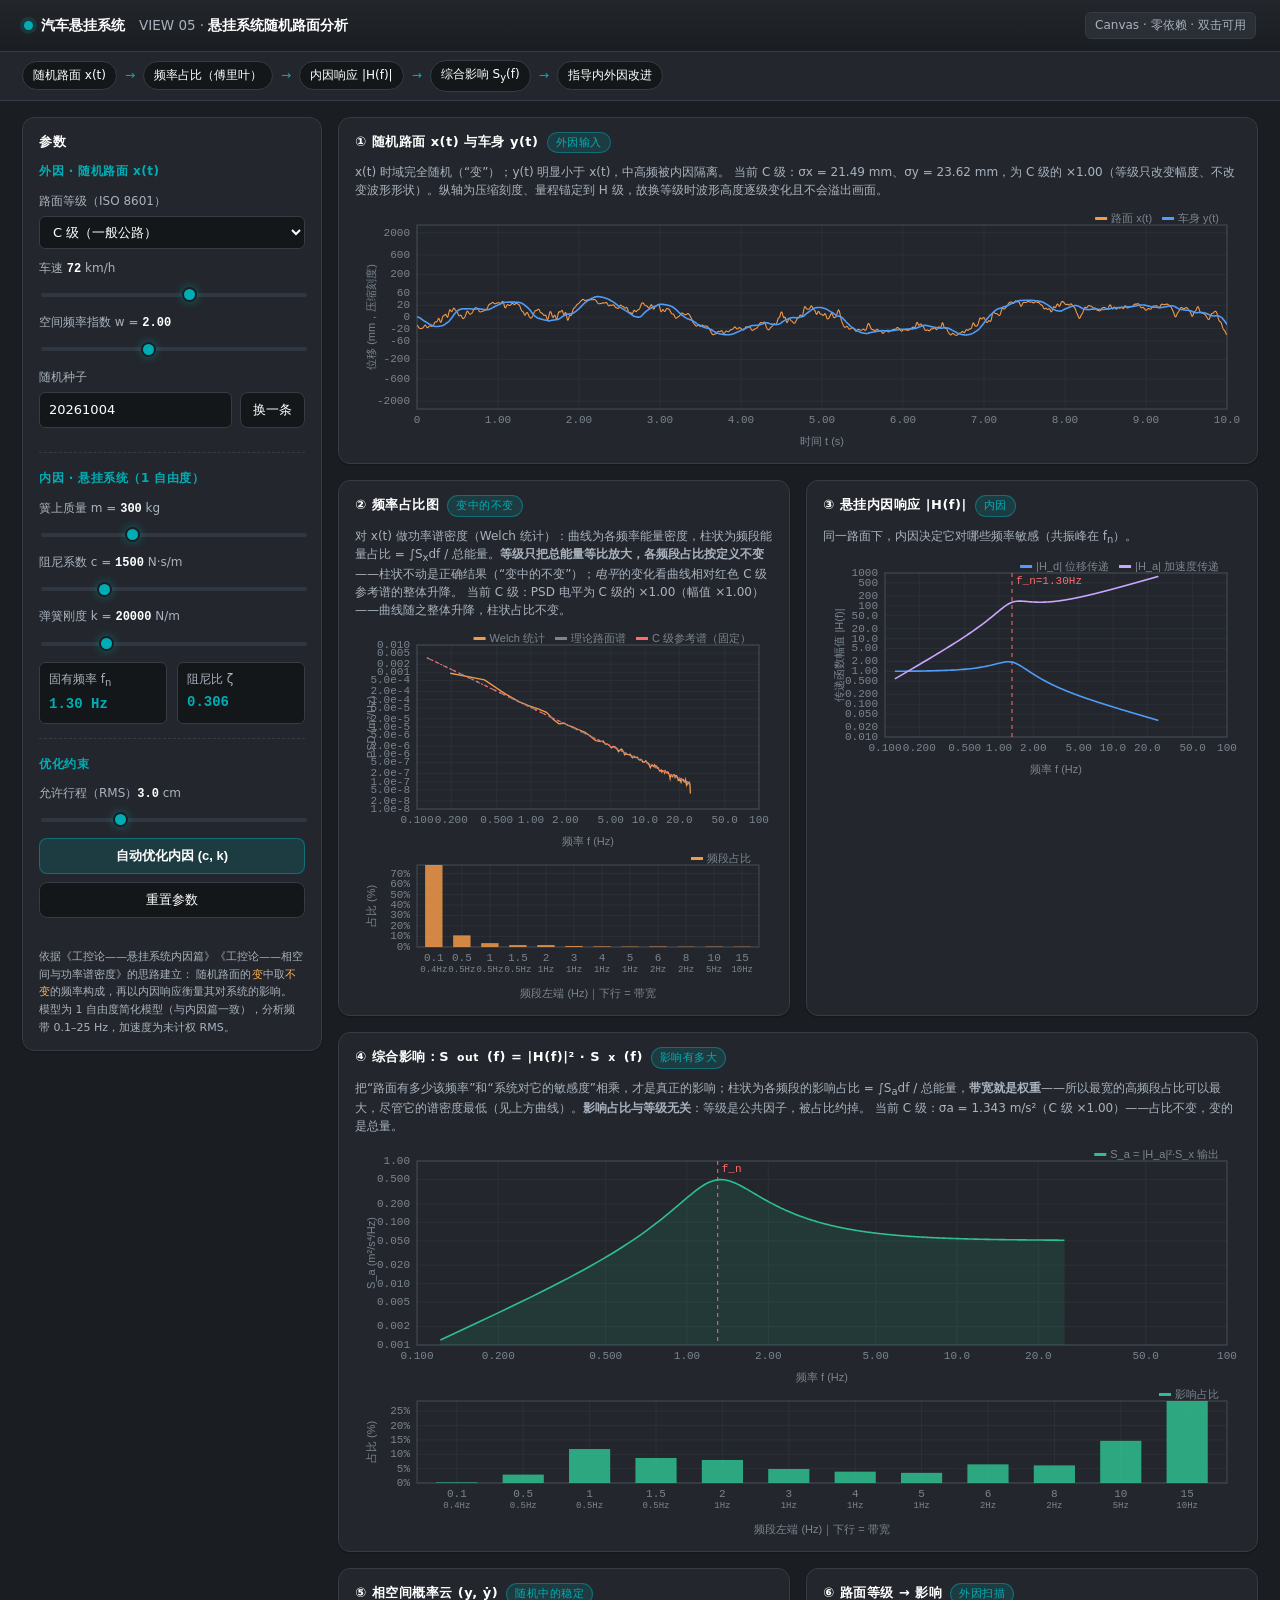
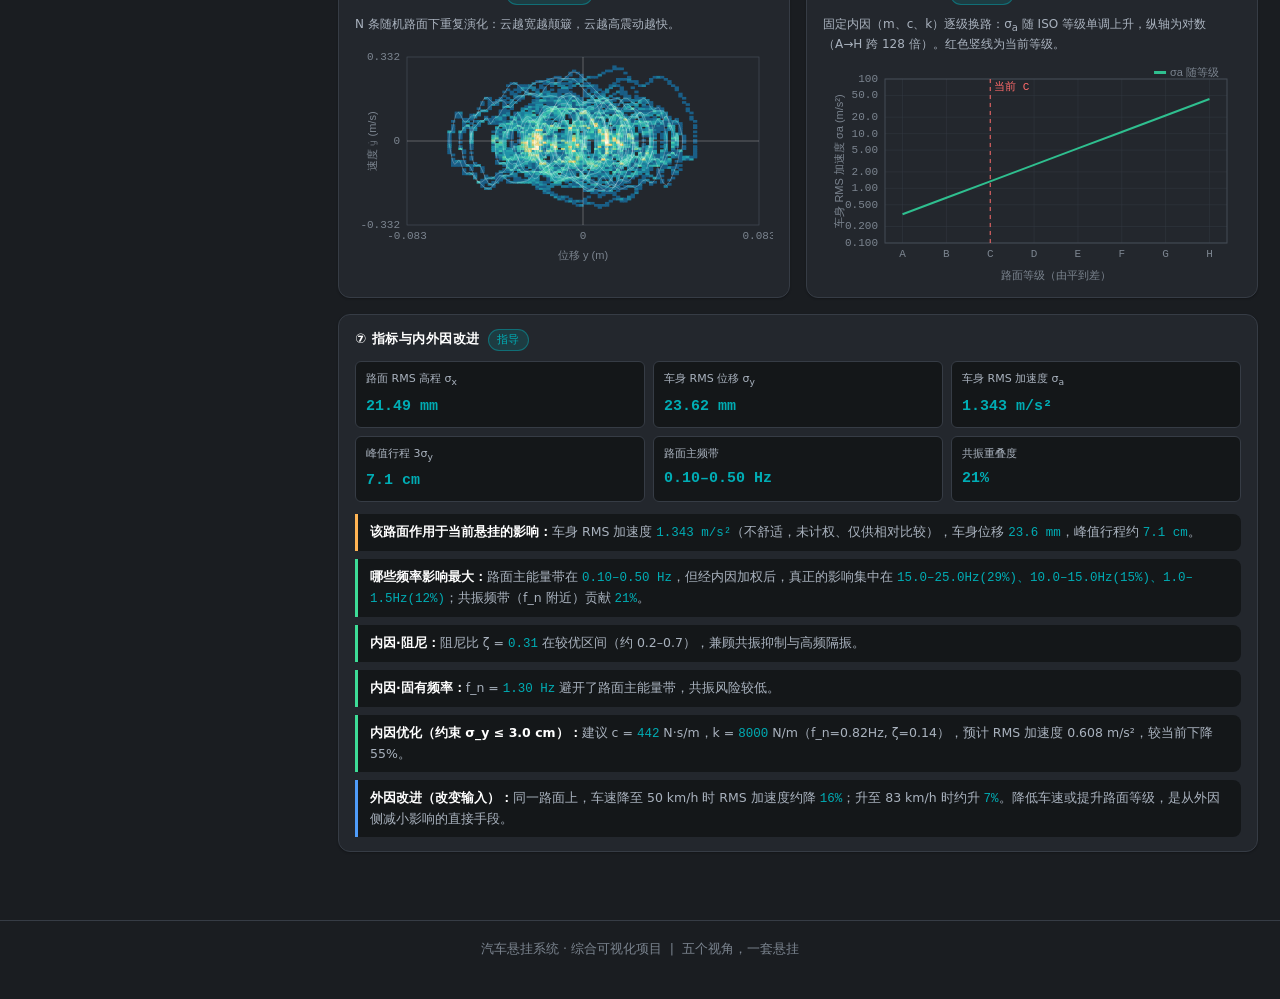
==== modules/random-road-analysis/index.html @ 21f5af75 "并入悬挂系统随机路面分析（VIEW 05），并统一五个模块的风格 - 新增 modules/random-road-analysis/：既有随机路面分析项目归位为多文件模块   （index.html" ====
<!DOCTYPE html>
<html lang="zh-CN">
<head>
<meta charset="utf-8" />
<meta name="viewport" content="width=device-width, initial-scale=1" />
<title>悬挂系统随机路面分析 · 互动可视化 · 汽车悬挂系统可视化项目</title>
<link rel="stylesheet" href="../../assets/theme.css" />
<link rel="stylesheet" href="styles.css" />
</head>
<body>
<div class="app">

  <header class="sitebar topbar">
    <a class="brand" href="../../index.html" title="回到导航页">汽车悬挂系统</a>
    <span class="crumb">VIEW 05 · <b>悬挂系统随机路面分析</b></span>
    <span class="spacer"></span>
    <span class="tag tag--ghost">Canvas · 零依赖 · 双击可用</span>
  </header>

  <div class="chainbar">
    <div class="chain">
      <span class="step">随机路面 x(t)</span>
      <i>→</i>
      <span class="step">频率占比（傅里叶）</span>
      <i>→</i>
      <span class="step">内因响应 |H(f)|</span>
      <i>→</i>
      <span class="step">综合影响 S<sub>y</sub>(f)</span>
      <i>→</i>
      <span class="step">指导内外因改进</span>
    </div>
  </div>

  <div class="body">

    <aside class="panel controls">
      <h2 class="panel-title">参数</h2>

      <div class="ctl-group">
        <h3>外因 · 随机路面 x(t)</h3>
        <label><span>路面等级（ISO 8601）</span>
          <select id="selClass">
            <option value="A">A 级（高速 / 很平）</option>
            <option value="B">B 级（平整）</option>
            <option value="C" selected>C 级（一般公路）</option>
            <option value="D">D 级（较差）</option>
            <option value="E">E 级（很差）</option>
            <option value="F">F 级（越野）</option>
            <option value="G">G 级（极差）</option>
            <option value="H">H 级（极限）</option>
          </select>
        </label>
        <label><span>车速 <b id="valSpeed">72</b> km/h</span>
          <input type="range" id="rngSpeed" min="10" max="120" step="1" value="72" />
        </label>
        <label><span>空间频率指数 w = <b id="valW">2.00</b></span>
          <input type="range" id="rngW" min="1.6" max="2.6" step="0.05" value="2" />
        </label>
        <label><span>随机种子</span>
          <div class="seedline">
            <input type="number" id="inpSeed" value="20261004" />
            <button id="btnSeed" class="mini" title="换一条随机路面">换一条</button>
          </div>
        </label>
      </div>

      <div class="ctl-group">
        <h3>内因 · 悬挂系统（1 自由度）</h3>
        <label><span>簧上质量 m = <b id="valM">300</b> kg</span>
          <input type="range" id="rngM" min="150" max="600" step="5" value="300" />
        </label>
        <label><span>阻尼系数 c = <b id="valC">1500</b> N·s/m</span>
          <input type="range" id="rngC" min="200" max="6000" step="20" value="1500" />
        </label>
        <label><span>弹簧刚度 k = <b id="valK">20000</b> N/m</span>
          <input type="range" id="rngK" min="8000" max="60000" step="250" value="20000" />
        </label>
        <div class="derived">
          <div>固有频率 f<sub>n</sub> <b id="outFn">–</b></div>
          <div>阻尼比 ζ <b id="outZeta">–</b></div>
        </div>
      </div>

      <div class="ctl-group">
        <h3>优化约束</h3>
        <label><span>允许行程（RMS）<b id="valTravel">3.0</b> cm</span>
          <input type="range" id="rngTravel" min="1" max="8" step="0.5" value="3" />
        </label>
        <button id="btnOptimize" class="primary">自动优化内因 (c, k)</button>
        <button id="btnReset" class="ghost">重置参数</button>
      </div>

      <p class="note">
        依据《工控论——悬挂系统内因篇》《工控论——相空间与功率谱密度》的思路建立：
        随机路面的<em>变</em>中取<em>不变</em>的频率构成，再以内因响应衡量其对系统的影响。
        模型为 1 自由度简化模型（与内因篇一致），分析频带 0.1–25 Hz，加速度为未计权 RMS。
      </p>
    </aside>

    <main class="panels">

      <section class="panel span-2">
        <h2 class="panel-title">① 随机路面 x(t) 与车身 y(t) <span class="tag">外因输入</span></h2>
        <p class="cap">x(t) 时域完全随机（“变”）；y(t) 明显小于 x(t)，中高频被内因隔离。<span id="capRatio"></span></p>
        <canvas id="cvRoad" class="chart tall"></canvas>
      </section>

      <section class="panel">
        <h2 class="panel-title">② 频率占比图 <span class="tag">变中的不变</span></h2>
        <p class="cap">对 x(t) 做功率谱密度（Welch 统计）：曲线为各频率能量密度，柱状为频段能量占比 = ∫S<sub>x</sub>df / 总能量。<b>等级只把总能量等比放大，各频段占比按定义不变</b>——柱状不动是正确结果（“变中的不变”）；<em>电平</em>的变化看曲线相对红色 C 级参考谱的整体升降。<span id="capPsd"></span></p>
        <canvas id="cvPSD" class="chart"></canvas>
        <canvas id="cvPSDBars" class="chart short"></canvas>
      </section>

      <section class="panel">
        <h2 class="panel-title">③ 悬挂内因响应 |H(f)| <span class="tag">内因</span></h2>
        <p class="cap">同一路面下，内因决定它对哪些频率敏感（共振峰在 f<sub>n</sub>）。</p>
        <canvas id="cvH" class="chart"></canvas>
      </section>

      <section class="panel span-2">
        <h2 class="panel-title">④ 综合影响：S<sub>out</sub>(f) = |H(f)|² · S<sub>x</sub>(f) <span class="tag">影响有多大</span></h2>
        <p class="cap">把“路面有多少该频率”和“系统对它的敏感度”相乘，才是真正的影响；柱状为各频段的影响占比 = ∫S<sub>a</sub>df / 总能量，<b>带宽就是权重</b>——所以最宽的高频段占比可以最大，尽管它的谱密度最低（见上方曲线）。<b>影响占比与等级无关</b>：等级是公共因子，被占比约掉。<span id="capOut"></span></p>
        <canvas id="cvOut" class="chart tall"></canvas>
        <canvas id="cvOutBars" class="chart short"></canvas>
      </section>

      <section class="panel">
        <h2 class="panel-title">⑤ 相空间概率云 (y, ẏ) <span class="tag">随机中的稳定</span></h2>
        <p class="cap">N 条随机路面下重复演化：云越宽越颠簸，云越高震动越快。</p>
        <canvas id="cvPhase" class="chart"></canvas>
      </section>

      <section class="panel">
        <h2 class="panel-title">⑥ 路面等级 → 影响 <span class="tag">外因扫描</span></h2>
        <p class="cap">固定内因（m、c、k）逐级换路：σ<sub>a</sub> 随 ISO 等级单调上升，纵轴为对数（A→H 跨 128 倍）。红色竖线为当前等级。</p>
        <canvas id="cvClasses" class="chart"></canvas>
      </section>

      <section class="panel span-2">
        <h2 class="panel-title">⑦ 指标与内外因改进 <span class="tag">指导</span></h2>
        <div class="metrics">
          <div class="metric"><span>路面 RMS 高程 σ<sub>x</sub></span><b id="mSigmaX">–</b></div>
          <div class="metric"><span>车身 RMS 位移 σ<sub>y</sub></span><b id="mSigmaY">–</b></div>
          <div class="metric"><span>车身 RMS 加速度 σ<sub>a</sub></span><b id="mSigmaA">–</b></div>
          <div class="metric"><span>峰值行程 3σ<sub>y</sub></span><b id="mTravel">–</b></div>
          <div class="metric"><span>路面主频带</span><b id="mDomBand">–</b></div>
          <div class="metric"><span>共振重叠度</span><b id="mReso">–</b></div>
        </div>
        <div id="advice" class="advice"></div>
      </section>

    </main>
  </div>

  <footer class="site-foot">汽车悬挂系统 · 综合可视化项目 &nbsp;|&nbsp; 五个视角，一套悬挂</footer>
</div>

<script src="src/fft.js"></script>
<script src="src/road.js"></script>
<script src="src/model.js"></script>
<script src="src/plot.js"></script>
<script src="src/app.js"></script>
</body>
</html>
---- assets/theme.css ----
/*!
 * theme.css —— 汽车悬挂系统可视化项目 · 共享设计层
 *
 * 这一个文件是**整套仓库的唯一配色与排版来源**。任何子项目都不再自己定义颜色：
 *   1) 先看这里有没有现成的 token（--bg / --panel / --accent / --s1… 等）
 *   2) 再写自己的布局规则（只写"摆在哪里"，不写"什么颜色"）
 *
 * 家族色取自原导航页：#00adb5（青绿）。四个子项目原先各有一套配色与变量命名
 * （--panel/--card/--ink/--fg… 互不相同，还有一个是浅色），统一到这里之后，
 * 页面之间只差布局，不差"长相"。
 *
 * 兼容说明：本文件不依赖任何构建工具与网络，直接 <link> 即可（file:// 双击也能用）。
 */

/* ================================================================ 设计 token */
:root {
  /* ---- 背景层次（由外到内） ---- */
  --bg:            #1a1d21;   /* 页面底色 */
  --bg-deep:       #141719;   /* 画布/凹陷区（相图、图表底） */
  --panel:         #23272d;   /* 卡片与面板 */
  --panel-2:       #2a2f36;   /* 面板内的次级块 */
  --panel-3:       #313741;   /* 悬停/选中 */
  --line:          #363c45;   /* 常规分隔线 */
  --line-soft:     #2c3138;   /* 更弱的分隔线 */
  --line-strong:   #454c57;

  /* ---- 文字 ---- */
  --fg:            #ffffff;
  --fg-dim:        #a9b2be;
  --fg-mute:       #7b848f;

  /* ---- 家族强调色 ---- */
  --accent:        #00adb5;   /* 主色：标题、边框、强调 */
  --accent-2:      #57e0ff;   /* 次色：数据高亮（曲线、当前状态点） */
  --accent-soft:   rgba(0, 173, 181, .16);
  --accent-line:   rgba(0, 173, 181, .45);

  /* ---- 语义色（读数里"好/注意/坏"） ---- */
  --ok:            #3ddc97;
  --warn:          #ffb454;
  --danger:        #ff6b6b;

  /* ---- 数据系列色（图表曲线；深色底上取亮一档） ---- */
  --s1:            #4f9cf9;   /* 原 --blue   */
  --s2:            #f2994a;   /* 原 --orange */
  --s3:            #2fbf8f;   /* 原 --green  */
  --s4:            #ef5350;   /* 原 --red    */
  --s5:            #c9a6ff;

  /* ---- 形状与阴影 ---- */
  --radius:        12px;
  --radius-sm:     8px;
  --radius-xs:     6px;
  --shadow:        0 1px 2px rgba(0,0,0,.28), 0 10px 28px rgba(0,0,0,.26);
  --shadow-sm:     0 1px 2px rgba(0,0,0,.25);

  /* ---- 排版 ---- */
  --font-sans:     "Segoe UI", "PingFang SC", "Microsoft YaHei", system-ui, -apple-system, sans-serif;
  --font-mono:     Consolas, "Cascadia Mono", "SFMono-Regular", "Courier New", monospace;
  --maxw:          1120px;

  color-scheme: dark;
}

/* ================================================================ 基础重置 */
*, *::before, *::after { box-sizing: border-box; }
html, body { margin: 0; padding: 0; }
body {
  background: var(--bg);
  color: var(--fg);
  font-family: var(--font-sans);
  font-size: 15px;
  line-height: 1.6;
  -webkit-font-smoothing: antialiased;
}
a { color: var(--accent); text-decoration: none; }
a:hover { color: var(--accent-2); }
h1, h2, h3, h4 { margin: 0 0 .5em; font-weight: 600; letter-spacing: .02em; }
code, kbd, .mono {
  font-family: var(--font-mono);
  font-size: .88em;
  background: var(--bg-deep);
  border: 1px solid var(--line);
  border-radius: 4px;
  padding: 1px 5px;
}
kbd { border-bottom-width: 2px; }
::selection { background: var(--accent-soft); color: #fff; }
:focus-visible { outline: 2px solid var(--accent); outline-offset: 2px; border-radius: 4px; }
/* 统一滚动条（原来是各页面各一个） */
* { scrollbar-width: thin; scrollbar-color: var(--line-strong) transparent; }
*::-webkit-scrollbar { width: 10px; height: 10px; }
*::-webkit-scrollbar-track { background: transparent; }
*::-webkit-scrollbar-thumb { background: var(--line-strong); border-radius: 6px; border: 2px solid var(--bg); }
*::-webkit-scrollbar-thumb:hover { background: var(--accent); }

/* ================================================================ 页面外壳 */
.wrap { max-width: var(--maxw); margin: 0 auto; padding: 0 24px; }

/* 统一的顶栏：品牌 + 面包屑 + 右侧信息。子项目一律带它，于是随时能回导航页。
   固定定位版本（.sitebar--fixed）供整屏画布类页面使用。 */
.sitebar {
  display: flex; align-items: center; gap: 14px; flex-wrap: wrap;
  padding: 12px 24px;
  background: linear-gradient(180deg, rgba(35,39,45,.96), rgba(26,29,33,.94));
  border-bottom: 1px solid var(--line);
}
.sitebar--fixed {
  position: fixed; left: 0; right: 0; top: 0; z-index: 50;
  backdrop-filter: blur(10px);
  border-bottom: 1px solid var(--line-soft);
}
.sitebar .brand {
  display: inline-flex; align-items: center; gap: 8px;
  font-weight: 600; color: var(--fg); white-space: nowrap;
}
.sitebar .brand:hover { color: var(--accent-2); }
.sitebar .brand::before {
  content: ""; width: 9px; height: 9px; border-radius: 50%;
  background: var(--accent); box-shadow: 0 0 0 4px var(--accent-soft);
}
.sitebar .crumb { color: var(--fg-dim); font-size: 13.5px; }
.sitebar .crumb b { color: var(--fg); font-weight: 600; }
.sitebar .spacer { flex: 1 1 auto; }
/* 有固定顶栏时，正文让出高度 */
.sitebar--fixed + .wrap, body.has-sitebar--fixed .wrap { padding-top: 62px; }

.eyebrow {
  display: inline-block; font-size: 12.5px; letter-spacing: .18em;
  color: var(--accent); border: 1px solid var(--accent-line);
  border-radius: 999px; padding: 3px 13px; margin-bottom: 18px;
  background: var(--accent-soft);
}
.lede { color: var(--fg-dim); font-size: 15.5px; max-width: 780px; }
.lede strong { color: var(--fg); font-weight: 600; }
.sub { color: var(--fg-dim); font-size: 13px; }
.muted { color: var(--fg-mute); }

/* ================================================================ 通用组件 */
/* 卡片：导航页的大卡片与子项目里的小卡片共用同一套观感 */
.card {
  display: block; background: var(--panel); border: 1px solid var(--line);
  border-radius: var(--radius); padding: 22px 22px 20px; color: inherit;
  transition: transform .18s ease, border-color .18s ease, background .18s ease;
}
a.card { position: relative; overflow: hidden; text-decoration: none; }
a.card::before {
  content: ""; position: absolute; left: 0; top: 0; bottom: 0; width: 3px;
  background: var(--accent); transform: scaleY(0); transform-origin: top;
  transition: transform .18s ease;
}
a.card:hover { background: var(--panel-2); border-color: var(--accent); transform: translateY(-3px); }
a.card:hover::before { transform: scaleY(1); }
.card h2 { font-size: 19px; margin-bottom: 8px; }
.card > p, .card .body { color: var(--fg-dim); font-size: 13.5px; }
.card > h2:first-child { margin-top: 0; }

/* 面板：子项目里的控件容器（原 #panel / .card / .chart-card 统一到这里） */
.panel {
  background: var(--panel); border: 1px solid var(--line);
  border-radius: var(--radius); padding: 14px 16px; box-shadow: var(--shadow-sm);
}
.panel--float {
  background: rgba(35,39,45,.86); backdrop-filter: blur(10px);
  box-shadow: var(--shadow);
}
.panel h2, .panel .title {
  font-size: 13px; color: var(--fg); margin: 0 0 10px;
  letter-spacing: .04em; display: flex; align-items: baseline; gap: 8px;
}
.panel .title span, .panel h2 span { color: var(--fg-mute); font-weight: 400; font-size: 12px; }

/* 小标签 */
.tag, .pill {
  display: inline-block; font-size: 12px; color: var(--accent);
  background: var(--accent-soft); border: 1px solid transparent;
  border-radius: var(--radius-xs); padding: 3px 9px; white-space: nowrap;
}
.tag--ghost { color: var(--fg-dim); background: var(--panel-2); border-color: var(--line); }
.tags { display: flex; flex-wrap: wrap; gap: 8px; }

/* 按钮 */
.btn, button.btn {
  font: inherit; font-size: 13px; color: var(--fg);
  background: var(--panel-2); border: 1px solid var(--line-strong);
  border-radius: var(--radius-xs); padding: 6px 13px; cursor: pointer;
  transition: background .15s ease, border-color .15s ease, color .15s ease;
}
.btn:hover { background: var(--panel-3); border-color: var(--accent); color: #fff; }
.btn:active { transform: translateY(1px); }
.btn--primary { background: var(--accent); border-color: var(--accent); color: #04191b; font-weight: 600; }
.btn--primary:hover { background: var(--accent-2); border-color: var(--accent-2); color: #04191b; }
.btn--ghost { background: transparent; color: var(--fg-dim); }
.btn--on, .btn.active { background: var(--accent); border-color: var(--accent); color: #04191b; }
.btns { display: flex; flex-wrap: wrap; gap: 8px; }

/* 键值读数行（原 .row / .ro / .stat 统一到这里） */
.row, .ro, .stat {
  display: flex; align-items: baseline; justify-content: space-between; gap: 10px;
  background: var(--bg-deep); border: 1px solid var(--line-soft);
  border-radius: var(--radius-xs); padding: 5px 9px; font-size: 12.5px;
}
.row > label, .ro .k, .stat .k, .row .k { color: var(--fg-dim); }
.row > b, .ro .v, .stat .v, .row .v {
  font-family: var(--font-mono); color: var(--fg); text-align: right;
}
.ro .v.accent, .stat .v.accent { color: var(--accent-2); }
.ro .v.warn, .stat .v.warn { color: var(--warn); }
.ro.wide { align-items: center; }
.readouts, .stats { display: flex; flex-direction: column; gap: 5px; }

/* 滑杆行 */
.slider-row, .row.slider { display: grid; grid-template-columns: 96px 1fr 62px; gap: 8px; align-items: center; }
.slider-head { display: flex; justify-content: space-between; font-size: 12.5px; color: var(--fg-dim); }
.slider-head .val { font-family: var(--font-mono); color: var(--accent-2); }
input[type="range"] {
  -webkit-appearance: none; appearance: none; width: 100%; height: 4px;
  background: var(--line); border-radius: 3px; outline: none; cursor: pointer;
}
input[type="range"]::-webkit-slider-thumb {
  -webkit-appearance: none; width: 14px; height: 14px; border-radius: 50%;
  background: var(--accent); border: 2px solid var(--bg); box-shadow: 0 0 0 1px var(--accent-line);
}
input[type="range"]::-moz-range-thumb {
  width: 12px; height: 12px; border-radius: 50%; background: var(--accent); border: 2px solid var(--bg);
}
input[type="number"], input[type="text"], select {
  font: inherit; font-size: 12.5px; color: var(--fg); background: var(--bg-deep);
  border: 1px solid var(--line); border-radius: var(--radius-xs); padding: 4px 7px;
}
input[type="checkbox"] { accent-color: var(--accent); }
label.check, .row.check { display: inline-flex; align-items: center; gap: 6px; cursor: pointer; }

/* 图例 */
.legend, .legend-note {
  display: flex; flex-wrap: wrap; gap: 12px; font-size: 12px; color: var(--fg-dim);
}
.legend .lg { display: inline-flex; align-items: center; gap: 6px; }
.legend .lg i, .legend-note .dot {
  width: 10px; height: 10px; border-radius: 50%; background: currentColor; display: inline-block;
}
.chart-card, .chart-box { background: var(--panel); border: 1px solid var(--line); border-radius: var(--radius); overflow: hidden; }

/* 提示 / 说明区块 */
.notes {
  margin-top: 48px; border-top: 1px solid var(--line); padding-top: 24px;
  display: grid; grid-template-columns: repeat(auto-fit, minmax(260px, 1fr)); gap: 24px;
}
.notes h3 { font-size: 13.5px; color: var(--accent); margin-bottom: 8px; letter-spacing: .04em; }
.notes p, .notes li { font-size: 13px; color: var(--fg-dim); }
.notes ul { list-style: none; margin: 0; padding: 0; }
.notes li { padding-left: 14px; position: relative; }
.notes li::before {
  content: ""; position: absolute; left: 0; top: .68em;
  width: 5px; height: 5px; border-radius: 50%; background: var(--accent);
}
#warn, .warn-box {
  color: var(--warn); background: rgba(255,180,84,.08);
  border: 1px solid rgba(255,180,84,.35); border-radius: var(--radius-xs);
  padding: 6px 9px; font-size: 12.5px;
}

footer.site-foot {
  margin-top: 52px; padding: 18px 0 40px; border-top: 1px solid var(--line);
  color: var(--fg-mute); font-size: 12.5px; text-align: center;
}
footer.site-foot a { color: var(--fg-dim); }

/* ================================================================ 布局辅助 */
.grid { display: grid; gap: 22px; }
.grid--cards { grid-template-columns: repeat(auto-fit, minmax(300px, 1fr)); }
.stack { display: flex; flex-direction: column; gap: 10px; }
.cluster { display: flex; flex-wrap: wrap; gap: 8px; align-items: center; }

@media (max-width: 720px) {
  .wrap { padding: 0 16px; }
  .sitebar { padding: 10px 16px; gap: 10px; }
  .sitebar .crumb { display: none; }
}
@media (prefers-reduced-motion: reduce) {
  * { transition: none !important; animation: none !important; }
}
---- modules/random-road-analysis/styles.css ----
/* 悬挂系统随机路面分析 —— 仪器面板风格：深色底，颜色只用来编码物理量 */
:root {
  /* 与 ../../assets/theme.css 同值的一份兜底：共享主题先加载，两者取值相同；
     这一份的作用是"把本项目目录单独拷走也能双击运行"（见 STYLE.md 第五节）。
     改动配色请两边一起改，tools/verify-repo-style.cjs 会检查是否同步。 */
  --bg: #1a1d21;      --bg-deep: #141719;
  --panel: #23272d;   --panel-2: #2a2f36;   --panel-3: #313741;
  --line: #363c45;    --line-soft: #2c3138; --line-strong: #454c57;
  --fg: #ffffff;      --fg-dim: #a9b2be;    --fg-mute: #7b848f;
  --accent: #00adb5;  --accent-2: #57e0ff;
  --accent-soft: rgba(0,173,181,.16);
  --accent-line: rgba(0,173,181,.45);
  --ok: #3ddc97;      --warn: #ffb454;      --danger: #ff6b6b;
  --s1: #4f9cf9; --s2: #f2994a; --s3: #2fbf8f; --s4: #ef5350; --s5: #c9a6ff;
  --radius: 12px; --radius-sm: 8px; --radius-xs: 6px;
  --shadow-sm: 0 1px 2px rgba(0,0,0,.25);
  --font-sans: "Segoe UI", "PingFang SC", "Microsoft YaHei", system-ui, -apple-system, sans-serif;
  --font-mono: Consolas, "Cascadia Mono", "SFMono-Regular", "Courier New", monospace;
}

* { box-sizing: border-box; }
html, body { margin: 0; padding: 0; }
body {
  background: var(--bg);
  color: var(--fg);
  font-family: var(--font-sans);
  font-size: 14px;
  -webkit-font-smoothing: antialiased;
}
.app { display: flex; flex-direction: column; min-height: 100vh; }

/* ---------- 顶栏（统一外壳 .sitebar）+ 流程条 ---------- */
/* #topbar 同时带 .sitebar 类：品牌/面包屑/标签来自 ../../assets/theme.css，
   本文件只补"本页更紧凑的间距"与那条流程链的样式。 */
.topbar { position: sticky; top: 0; z-index: 20; }
.chainbar {
  padding: 8px 22px; border-bottom: 1px solid var(--line);
  background: var(--panel);
}
.chain { display: flex; align-items: center; gap: 8px; flex-wrap: wrap; font-size: 12px; color: var(--fg-dim); }
.chain .step {
  padding: 4px 10px; border: 1px solid var(--line); border-radius: 20px;
  background: var(--bg-deep); color: var(--fg); white-space: nowrap;
}
.chain i { color: var(--accent); font-style: normal; }

/* ---------- layout ---------- */
.body { display: flex; gap: 16px; padding: 16px 22px; align-items: flex-start; flex: 1; }
.controls { width: 300px; flex: 0 0 300px; position: sticky; top: 100px; }
.panels {
  flex: 1; display: grid; grid-template-columns: repeat(2, minmax(0, 1fr)); gap: 16px; align-content: start;
}
.span-2 { grid-column: 1 / -1; }

.panel {
  background: var(--panel);
  border: 1px solid var(--line); border-radius: var(--radius); padding: 14px 16px;
  box-shadow: var(--shadow-sm);
}
.panel-title {
  font-size: 14px; margin: 0 0 6px; font-weight: 600; display: flex; align-items: center; gap: 8px;
}
.panel-title .tag {
  font-size: 11px; font-weight: 500; color: var(--accent);
  border: 1px solid var(--accent-line); background: var(--accent-soft);
  padding: 1px 8px; border-radius: 20px;
}
.cap { color: var(--fg-dim); font-size: 12px; margin: 0 0 10px; line-height: 1.5; }

.chart { width: 100%; height: 220px; display: block; }
.chart.tall { height: 240px; }
.chart.short { height: 152px; }

/* ---------- controls ---------- */
.ctl-group { margin-bottom: 16px; padding-bottom: 14px; border-bottom: 1px dashed var(--line); }
.ctl-group:last-of-type { border-bottom: none; }
.ctl-group h3 {
  font-size: 12px; color: var(--accent); margin: 0 0 10px; font-weight: 600; letter-spacing: .5px;
}
.controls label { display: block; margin-bottom: 10px; font-size: 12px; color: var(--fg-dim); }
.controls label > span { display: block; margin-bottom: 5px; }
.controls label b { color: var(--fg); font-family: var(--font-mono); }
select, input[type=number] {
  width: 100%; background: var(--bg-deep); color: var(--fg); border: 1px solid var(--line);
  border-radius: var(--radius-xs); padding: 7px 9px; font-size: 13px; outline: none;
}
select:focus, input[type=number]:focus { border-color: var(--accent); }
input[type=range] {
  width: 100%; -webkit-appearance: none; appearance: none; height: 4px; border-radius: 4px;
  background: var(--panel-3); outline: none;
}
input[type=range]::-webkit-slider-thumb {
  -webkit-appearance: none; width: 15px; height: 15px; border-radius: 50%;
  background: var(--accent); border: 2px solid var(--bg); box-shadow: 0 0 8px var(--accent-line); cursor: pointer;
}
.seedline { display: flex; gap: 8px; }
button {
  cursor: pointer; border-radius: var(--radius-sm); font-size: 13px; padding: 8px 12px;
  border: 1px solid var(--line); background: var(--bg-deep); color: var(--fg); transition: .15s;
}
button:hover { border-color: var(--accent); color: var(--fg); }
button.primary {
  width: 100%; background: var(--accent-soft); border-color: var(--accent-line);
  color: var(--fg); margin-bottom: 8px; font-weight: 600;
}
button.ghost { width: 100%; }
button.mini { padding: 7px 12px; white-space: nowrap; }
.derived { display: flex; gap: 10px; margin-top: 6px; font-size: 12px; color: var(--fg-dim); }
.derived > div {
  flex: 1; background: var(--bg-deep); border: 1px solid var(--line); border-radius: var(--radius-xs); padding: 7px 9px;
}
.derived b { display: block; color: var(--accent); font-family: var(--font-mono); font-size: 14px; margin-top: 2px; }
.note { font-size: 11px; color: var(--fg-dim); line-height: 1.6; margin: 14px 0 0; }
.note em { color: var(--warn); font-style: normal; }

/* ---------- metrics & advice ---------- */
.metrics { display: grid; grid-template-columns: repeat(3, 1fr); gap: 8px; margin-bottom: 12px; }
.metric { background: var(--bg-deep); border: 1px solid var(--line); border-radius: var(--radius-xs); padding: 8px 10px; }
.metric span { display: block; font-size: 11px; color: var(--fg-dim); margin-bottom: 4px; }
.metric b { font-family: var(--font-mono); font-size: 15px; color: var(--accent); }
.advice { display: flex; flex-direction: column; gap: 8px; }
.advice .item {
  border-left: 3px solid var(--s1); background: var(--bg-deep); border-radius: 0 var(--radius-sm) var(--radius-sm) 0;
  padding: 8px 12px; font-size: 12.5px; line-height: 1.6; color: var(--fg-dim);
}
.advice .item.good { border-left-color: var(--ok); }
.advice .item.warn { border-left-color: var(--warn); }
.advice .item.bad { border-left-color: var(--danger); }
.advice .item b { color: var(--fg); }
.advice .item .kv { color: var(--accent); font-family: var(--font-mono); }

@media (max-width: 1080px) {
  .body { flex-direction: column; }
  .controls { width: 100%; flex: 1 1 auto; position: static; }
  .panels { grid-template-columns: 1fr; }
  .metrics { grid-template-columns: repeat(2, 1fr); }
}
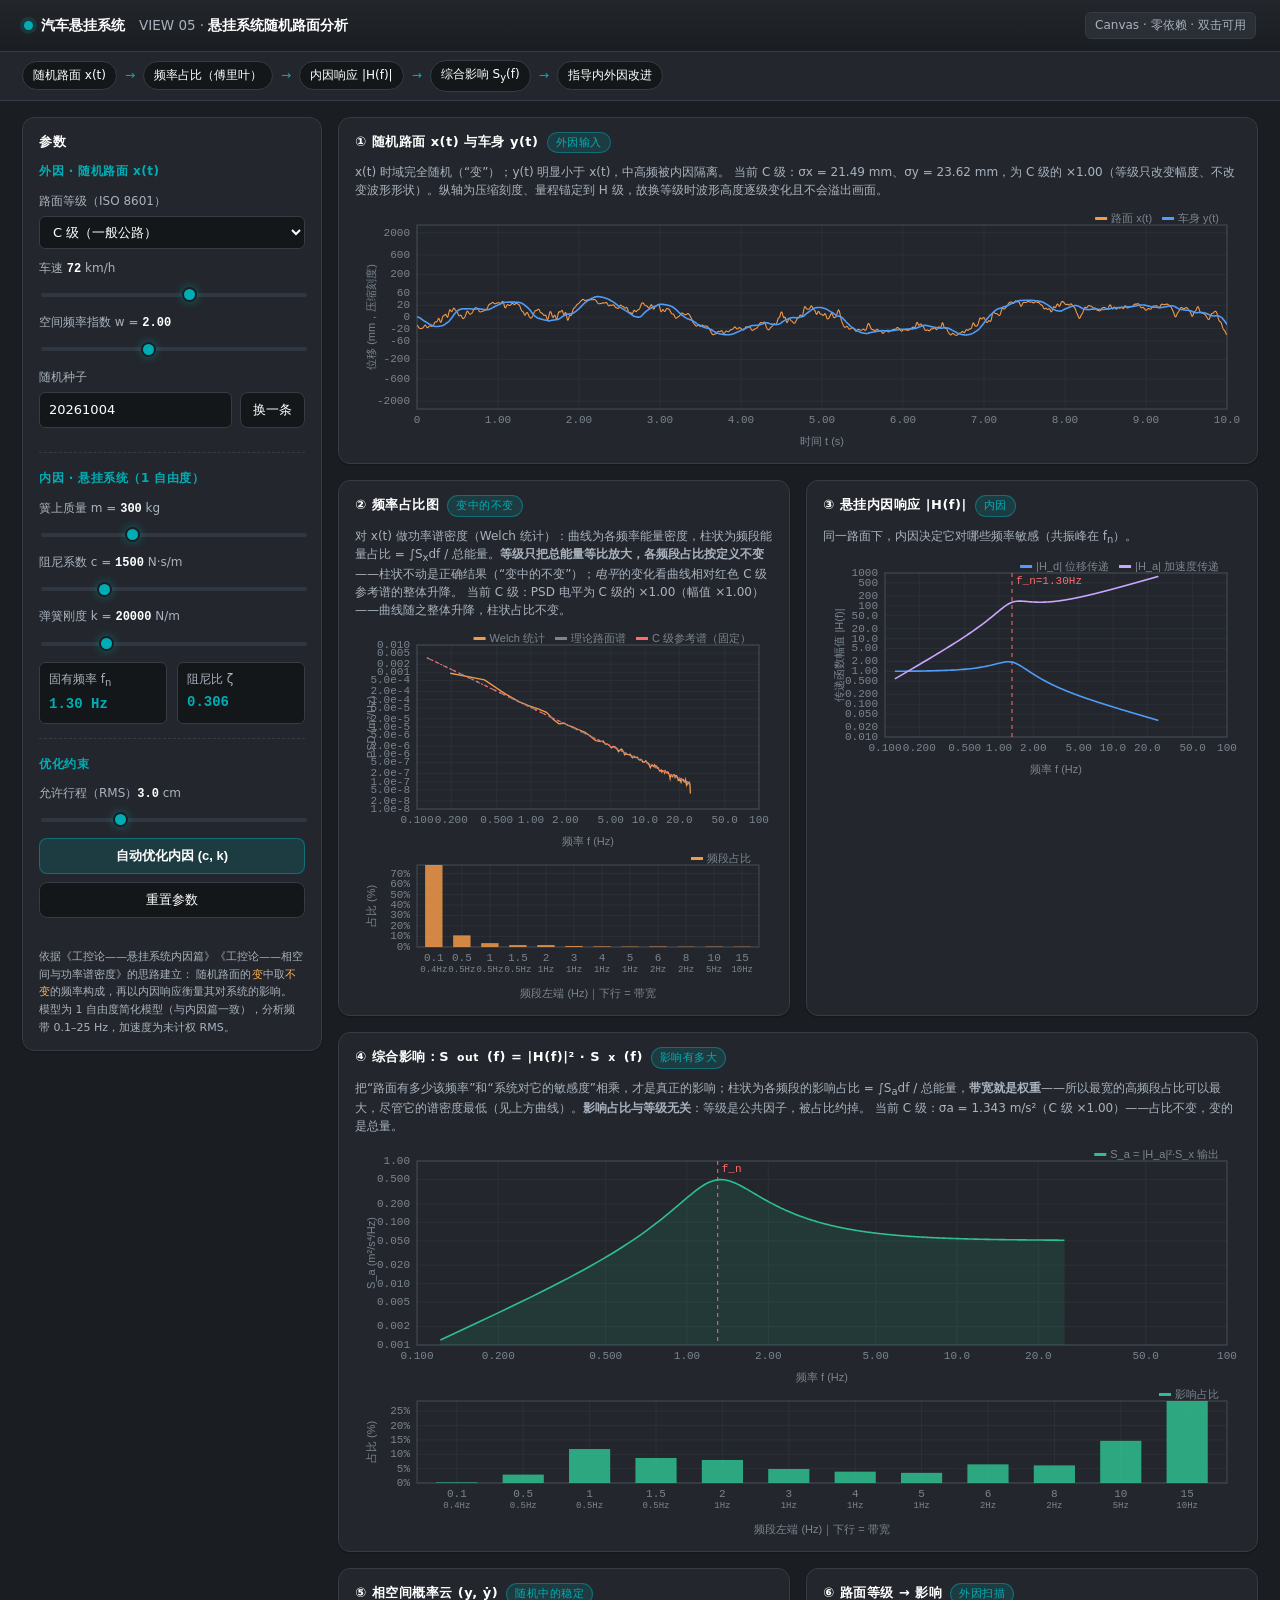
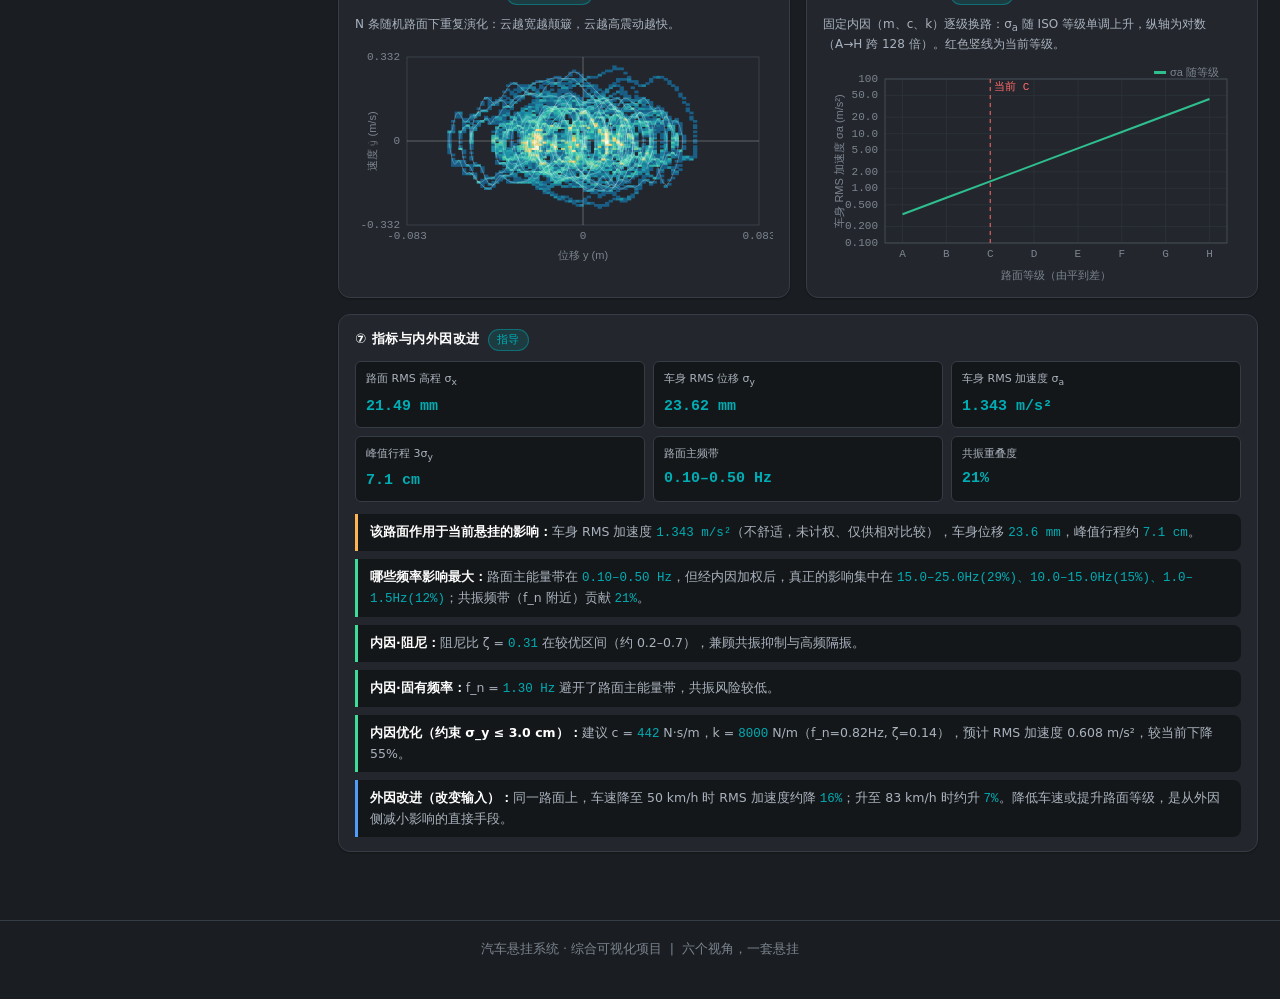
==== commit 2c1eca9d: "并入悬挂系统零件网络（VIEW 06）：整套零件的退化写在方块自己身上 新增 modules/parts-network.html —— - 零件＝方块，覆盖整套麦弗逊悬挂 10 件（车身·减震塔 /" ====
--- a/modules/random-road-analysis/index.html
+++ b/modules/random-road-analysis/index.html
@@ -153,7 +153,7 @@
     </main>
   </div>
 
-  <footer class="site-foot">汽车悬挂系统 · 综合可视化项目 &nbsp;|&nbsp; 五个视角，一套悬挂</footer>
+  <footer class="site-foot">汽车悬挂系统 · 综合可视化项目 &nbsp;|&nbsp; 六个视角，一套悬挂</footer>
 </div>
 
 <script src="src/fft.js"></script>
